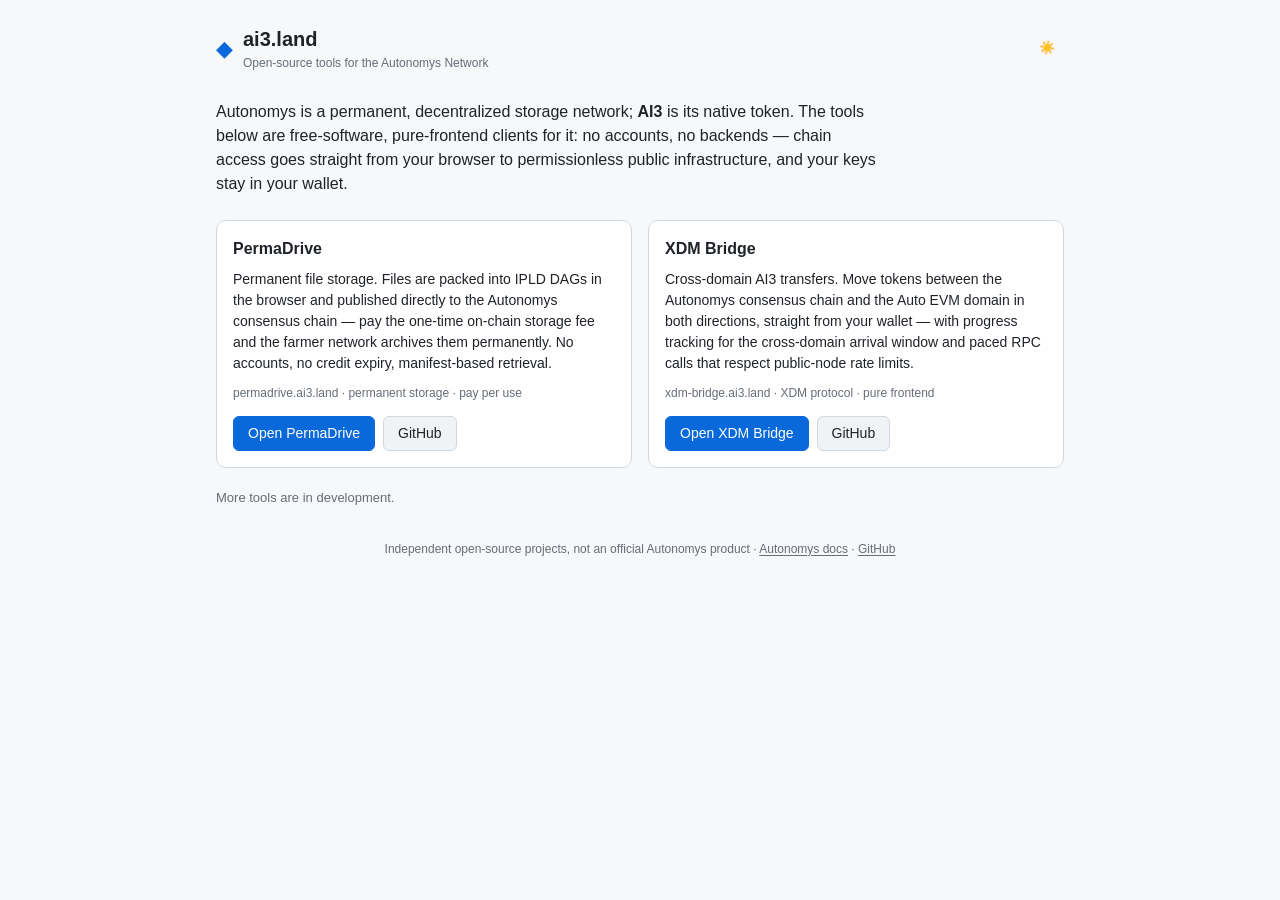
==== index.html @ 9b7d2a56 "ai3.land landing page — family portal for PermaDrive and XDM Bridge Static HTML+CSS, no build, no de" ====
<!doctype html>
<html lang="en">
  <head>
    <meta charset="UTF-8" />
    <meta name="viewport" content="width=device-width, initial-scale=1.0" />
    <meta name="color-scheme" content="dark light" />
    <title>ai3.land — open-source tools for the Autonomys Network</title>
    <meta
      name="description"
      content="PermaDrive (permanent on-chain file storage) and XDM Bridge (consensus ↔ Auto EVM transfers): pure-frontend, open-source tools for the Autonomys Network. No accounts, no backends — your keys stay in your wallet."
    />
    <meta property="og:title" content="ai3.land — open-source tools for the Autonomys Network" />
    <meta
      property="og:description"
      content="PermaDrive and XDM Bridge: pure-frontend, open-source tools for Autonomys. No accounts, no backends."
    />
    <meta property="og:url" content="https://ai3.land/" />
    <link rel="icon" type="image/svg+xml" href="./favicon.svg" />
    <link rel="stylesheet" href="./styles.css" />
    <script>
      // Apply the saved (or system) theme before first paint to avoid a flash.
      (function () {
        var t = localStorage.getItem('theme');
        if (t !== 'dark' && t !== 'light') {
          t = window.matchMedia('(prefers-color-scheme: light)').matches ? 'light' : 'dark';
        }
        document.documentElement.dataset.theme = t;
      })();
    </script>
  </head>
  <body>
    <div class="page">
      <header class="app-header">
        <div class="brand">
          <span class="brand-mark">◆</span>
          <div>
            <h1>ai3.land</h1>
            <p class="tagline">Open-source tools for the Autonomys Network</p>
          </div>
        </div>
        <button id="theme-toggle" class="btn ghost small" title="Toggle color scheme" aria-label="Toggle color scheme">🌙</button>
      </header>

      <main>
        <p class="intro">
          Autonomys is a permanent, decentralized storage network; <strong>AI3</strong> is its native token.
          The tools below are free-software, pure-frontend clients for it: no accounts, no backends —
          chain access goes straight from your browser to permissionless public infrastructure,
          and your keys stay in your wallet.
        </p>

        <div class="grid">
          <article class="card tool">
            <h2>PermaDrive</h2>
            <p class="tool-desc">
              Permanent file storage. Files are packed into IPLD DAGs in the browser and published directly
              to the Autonomys consensus chain — pay the one-time on-chain storage fee and the farmer network
              archives them permanently. No accounts, no credit expiry, manifest-based retrieval.
            </p>
            <p class="tool-meta muted">permadrive.ai3.land · permanent storage · pay per use</p>
            <div class="actions">
              <a class="btn primary" href="https://permadrive.ai3.land/">Open PermaDrive</a>
              <a class="btn" href="https://github.com/tgarm/permadrive" target="_blank" rel="noreferrer noopener">GitHub</a>
            </div>
          </article>

          <article class="card tool">
            <h2>XDM Bridge</h2>
            <p class="tool-desc">
              Cross-domain AI3 transfers. Move tokens between the Autonomys consensus chain and the Auto EVM
              domain in both directions, straight from your wallet — with progress tracking for the
              cross-domain arrival window and paced RPC calls that respect public-node rate limits.
            </p>
            <p class="tool-meta muted">xdm-bridge.ai3.land · XDM protocol · pure frontend</p>
            <div class="actions">
              <a class="btn primary" href="https://xdm-bridge.ai3.land/">Open XDM Bridge</a>
              <a class="btn" href="https://github.com/tgarm/ai3-xdm-bridge" target="_blank" rel="noreferrer noopener">GitHub</a>
            </div>
          </article>
        </div>

        <p class="muted more">More tools are in development.</p>
      </main>

      <footer class="app-footer muted">
        Independent open-source projects, not an official Autonomys product ·
        <a href="https://docs.autonomys.xyz/" target="_blank" rel="noreferrer noopener">Autonomys docs</a>
        ·
        <a href="https://github.com/tgarm" target="_blank" rel="noreferrer noopener">GitHub</a>
      </footer>
    </div>
    <script>
      (function () {
        var btn = document.getElementById('theme-toggle');
        function render() {
          btn.textContent = document.documentElement.dataset.theme === 'dark' ? '🌙' : '☀️';
        }
        btn.addEventListener('click', function () {
          var next = document.documentElement.dataset.theme === 'dark' ? 'light' : 'dark';
          document.documentElement.dataset.theme = next;
          localStorage.setItem('theme', next);
          render();
        });
        render();
      })();
    </script>
  </body>
</html>
---- styles.css ----
/*
 * ai3.land — dual-theme landing page.
 * Tokens shared across the tool family (dark = GitHub Dark, light = GitHub Light);
 * dark is the default, light applies via html[data-theme='light'].
 */
:root {
  --bg: #0e1116;
  --surface: #161b22;
  --surface-2: #1d232c;
  --border: #2b333e;
  --text: #e6edf3;
  --muted: #8b949e;
  --accent: #4f9cf7;
}
:root[data-theme='light'] {
  --bg: #f6f8fa;
  --surface: #ffffff;
  --surface-2: #f0f3f6;
  --border: #d0d7de;
  --text: #1f2328;
  --muted: #656d76;
  --accent: #0969da;
}

* {
  box-sizing: border-box;
}
body {
  margin: 0;
  background: var(--bg);
  color: var(--text);
  font: 14px/1.5 -apple-system, 'PingFang SC', 'Segoe UI', Roboto, sans-serif;
}
.page {
  max-width: 880px;
  margin: 0 auto;
  padding: 20px 16px 32px;
}
.muted {
  color: var(--muted);
}

.app-header {
  display: flex;
  align-items: center;
  justify-content: space-between;
  gap: 12px;
  padding: 4px 0 20px;
}
.brand {
  display: flex;
  align-items: center;
  gap: 10px;
}
.brand-mark {
  color: var(--accent);
  font-size: 22px;
}
.brand h1 {
  margin: 0;
  font-size: 20px;
}
.tagline {
  margin: 0;
  font-size: 12px;
  color: var(--muted);
}

.intro {
  font-size: 16px;
  max-width: 660px;
  margin: 8px 0 24px;
}

.grid {
  display: grid;
  grid-template-columns: repeat(auto-fit, minmax(320px, 1fr));
  gap: 16px;
}
.card {
  background: var(--surface);
  border: 1px solid var(--border);
  border-radius: 10px;
  padding: 16px;
}
.card h2 {
  margin: 0 0 8px;
  font-size: 16px;
}
.tool-desc {
  margin: 0 0 10px;
}
.tool-meta {
  margin: 0 0 14px;
  font-size: 12px;
}
.actions {
  display: flex;
  gap: 8px;
  flex-wrap: wrap;
}

.btn {
  display: inline-block;
  padding: 6px 14px;
  border-radius: 6px;
  border: 1px solid var(--border);
  background: var(--surface-2);
  color: var(--text);
  font-size: 14px;
  font-family: inherit;
  line-height: 1.5;
  cursor: pointer;
  text-align: center;
  text-decoration: none;
}
.btn:hover {
  border-color: var(--muted);
  text-decoration: none;
}
.btn.primary {
  background: var(--accent);
  border-color: var(--accent);
  color: #fff;
}
.btn.primary:hover {
  opacity: 0.92;
}
.btn.ghost {
  background: transparent;
  border-color: transparent;
  color: var(--muted);
}
.btn.ghost:hover {
  color: var(--text);
}
.btn.small {
  padding: 4px 8px;
  font-size: 13px;
}

.more {
  margin: 20px 0 0;
  font-size: 13px;
}
.app-footer {
  margin-top: 32px;
  font-size: 12px;
  text-align: center;
}
.app-footer a {
  color: inherit;
  text-decoration: underline;
  text-underline-offset: 2px;
}
.app-footer a:hover {
  color: var(--text);
}
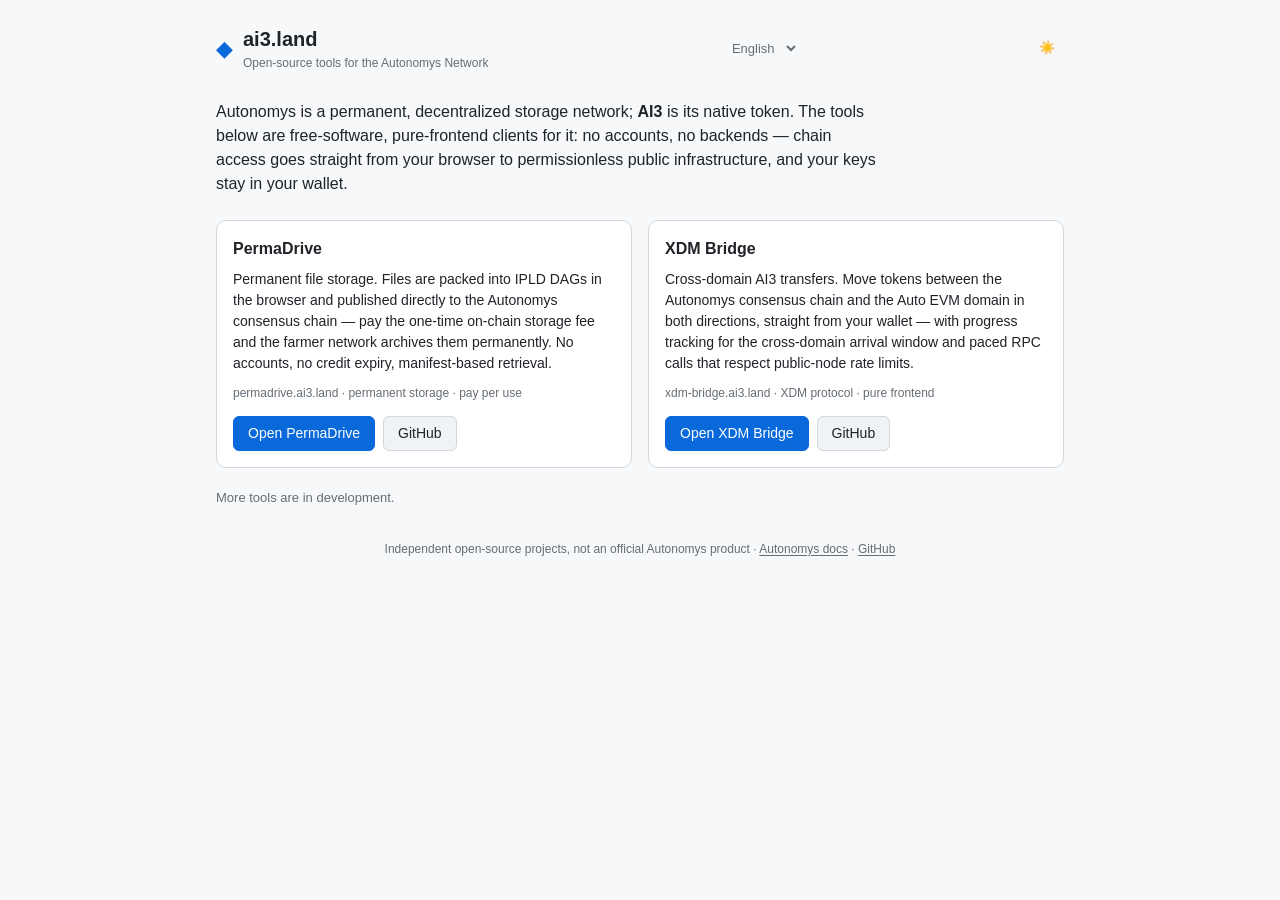
==== commit f96abf5d: "add en/zh i18n — saved locale, browser language, English fallback Zero-build inline dictionary drive" ====
--- a/index.html
+++ b/index.html
@@ -35,14 +35,18 @@
           <span class="brand-mark">◆</span>
           <div>
             <h1>ai3.land</h1>
-            <p class="tagline">Open-source tools for the Autonomys Network</p>
+            <p class="tagline" data-i18n="tagline">Open-source tools for the Autonomys Network</p>
           </div>
         </div>
+        <select id="lang-select" class="btn ghost small lang-select" aria-label="Language">
+          <option value="en">English</option>
+          <option value="zh">中文</option>
+        </select>
         <button id="theme-toggle" class="btn ghost small" title="Toggle color scheme" aria-label="Toggle color scheme">🌙</button>
       </header>
 
       <main>
-        <p class="intro">
+        <p class="intro" data-i18n="intro">
           Autonomys is a permanent, decentralized storage network; <strong>AI3</strong> is its native token.
           The tools below are free-software, pure-frontend clients for it: no accounts, no backends —
           chain access goes straight from your browser to permissionless public infrastructure,
@@ -52,43 +56,141 @@
         <div class="grid">
           <article class="card tool">
             <h2>PermaDrive</h2>
-            <p class="tool-desc">
+            <p class="tool-desc" data-i18n="pdDesc">
               Permanent file storage. Files are packed into IPLD DAGs in the browser and published directly
               to the Autonomys consensus chain — pay the one-time on-chain storage fee and the farmer network
               archives them permanently. No accounts, no credit expiry, manifest-based retrieval.
             </p>
-            <p class="tool-meta muted">permadrive.ai3.land · permanent storage · pay per use</p>
+            <p class="tool-meta muted" data-i18n="pdMeta">permadrive.ai3.land · permanent storage · pay per use</p>
             <div class="actions">
-              <a class="btn primary" href="https://permadrive.ai3.land/">Open PermaDrive</a>
+              <a class="btn primary" href="https://permadrive.ai3.land/" data-i18n="pdOpen">Open PermaDrive</a>
               <a class="btn" href="https://github.com/tgarm/permadrive" target="_blank" rel="noreferrer noopener">GitHub</a>
             </div>
           </article>
 
           <article class="card tool">
             <h2>XDM Bridge</h2>
-            <p class="tool-desc">
+            <p class="tool-desc" data-i18n="xdmDesc">
               Cross-domain AI3 transfers. Move tokens between the Autonomys consensus chain and the Auto EVM
               domain in both directions, straight from your wallet — with progress tracking for the
               cross-domain arrival window and paced RPC calls that respect public-node rate limits.
             </p>
-            <p class="tool-meta muted">xdm-bridge.ai3.land · XDM protocol · pure frontend</p>
+            <p class="tool-meta muted" data-i18n="xdmMeta">xdm-bridge.ai3.land · XDM protocol · pure frontend</p>
             <div class="actions">
-              <a class="btn primary" href="https://xdm-bridge.ai3.land/">Open XDM Bridge</a>
+              <a class="btn primary" href="https://xdm-bridge.ai3.land/" data-i18n="xdmOpen">Open XDM Bridge</a>
               <a class="btn" href="https://github.com/tgarm/ai3-xdm-bridge" target="_blank" rel="noreferrer noopener">GitHub</a>
             </div>
           </article>
         </div>
 
-        <p class="muted more">More tools are in development.</p>
+        <p class="muted more" data-i18n="more">More tools are in development.</p>
       </main>
 
       <footer class="app-footer muted">
-        Independent open-source projects, not an official Autonomys product ·
+        <span data-i18n="footer">Independent open-source projects, not an official Autonomys product ·</span>
         <a href="https://docs.autonomys.xyz/" target="_blank" rel="noreferrer noopener">Autonomys docs</a>
         ·
         <a href="https://github.com/tgarm" target="_blank" rel="noreferrer noopener">GitHub</a>
       </footer>
     </div>
+    <script>
+      // i18n (same locale rules as the family's React apps): saved value →
+      // browser language → 'en'. Zero-build: an inline dictionary drives all
+      // [data-i18n] elements; <html lang>, <title> and meta descriptions follow.
+      (function () {
+        var META = {
+          en: {
+            title: 'ai3.land — open-source tools for the Autonomys Network',
+            desc: 'PermaDrive (permanent on-chain file storage) and XDM Bridge (consensus ↔ Auto EVM transfers): pure-frontend, open-source tools for the Autonomys Network. No accounts, no backends — your keys stay in your wallet.',
+            ogTitle: 'ai3.land — open-source tools for the Autonomys Network',
+            ogDesc: 'PermaDrive and XDM Bridge: pure-frontend, open-source tools for Autonomys. No accounts, no backends.',
+          },
+          zh: {
+            title: 'ai3.land — Autonomys 网络的开源工具',
+            desc: 'PermaDrive（链上永久文件存储）与 XDM Bridge（共识链 ↔ Auto EVM 转账）：Autonomys 网络的纯前端开源工具。无账户、无后端 —— 私钥始终在你的钱包里。',
+            ogTitle: 'ai3.land — Autonomys 网络的开源工具',
+            ogDesc: 'PermaDrive 与 XDM Bridge：Autonomys 的纯前端开源工具。无账户、无后端。',
+          },
+        };
+        var STR = {
+          en: {
+            tagline: 'Open-source tools for the Autonomys Network',
+            intro: 'Autonomys is a permanent, decentralized storage network; <strong>AI3</strong> is its native token. The tools below are free-software, pure-frontend clients for it: no accounts, no backends — chain access goes straight from your browser to permissionless public infrastructure, and your keys stay in your wallet.',
+            pdDesc: 'Permanent file storage. Files are packed into IPLD DAGs in the browser and published directly to the Autonomys consensus chain — pay the one-time on-chain storage fee and the farmer network archives them permanently. No accounts, no credit expiry, manifest-based retrieval.',
+            pdMeta: 'permadrive.ai3.land · permanent storage · pay per use',
+            pdOpen: 'Open PermaDrive',
+            xdmDesc: 'Cross-domain AI3 transfers. Move tokens between the Autonomys consensus chain and the Auto EVM domain in both directions, straight from your wallet — with progress tracking for the cross-domain arrival window and paced RPC calls that respect public-node rate limits.',
+            xdmMeta: 'xdm-bridge.ai3.land · XDM protocol · pure frontend',
+            xdmOpen: 'Open XDM Bridge',
+            more: 'More tools are in development.',
+            footer: 'Independent open-source projects, not an official Autonomys product ·',
+            themeTitle: 'Toggle color scheme',
+          },
+          zh: {
+            tagline: 'Autonomys 网络的开源工具',
+            intro: 'Autonomys 是永久性去中心化存储网络，<strong>AI3</strong> 是其原生代币。下列工具是它的自由软件、纯前端客户端：无账户、无后端 —— 链上访问由浏览器直连无许可的公共基础设施，私钥始终留在你的钱包里。',
+            pdDesc: '永久文件存储。文件在浏览器内打包成 IPLD DAG，直接发布到 Autonomys 共识链 —— 支付一次性链上存储费，farmer 网络即永久归档。无账户、无额度过期，凭 manifest 取回。',
+            pdMeta: 'permadrive.ai3.land · 永久存储 · 按次付费',
+            pdOpen: '打开 PermaDrive',
+            xdmDesc: '跨域 AI3 转账。在 Autonomys 共识链与 Auto EVM 域之间双向转移代币，全程由你的钱包直接签名 —— 带跨域到账窗口的进度跟踪，RPC 请求节流以尊重公共节点限流。',
+            xdmMeta: 'xdm-bridge.ai3.land · XDM 协议 · 纯前端',
+            xdmOpen: '打开 XDM Bridge',
+            more: '更多工具开发中。',
+            footer: '独立开源项目，非 Autonomys 官方产品 ·',
+            themeTitle: '切换配色方案',
+          },
+        };
+        var LOCALES = ['en', 'zh'];
+
+        function detect() {
+          try {
+            var saved = localStorage.getItem('locale');
+            if (saved && LOCALES.indexOf(saved) !== -1) return saved;
+          } catch (e) {}
+          var candidates = [navigator.language].concat(navigator.languages || []);
+          for (var i = 0; i < candidates.length; i++) {
+            var base = candidates[i] && candidates[i].split('-')[0];
+            if (base && LOCALES.indexOf(base) !== -1) return base;
+          }
+          return 'en';
+        }
+
+        var lang = detect();
+        var select = document.getElementById('lang-select');
+        var themeBtn = document.getElementById('theme-toggle');
+
+        function apply() {
+          document.documentElement.lang = lang === 'zh' ? 'zh-CN' : 'en';
+          var m = META[lang];
+          document.title = m.title;
+          var metaDesc = document.querySelector('meta[name="description"]');
+          if (metaDesc) metaDesc.setAttribute('content', m.desc);
+          var ogTitle = document.querySelector('meta[property="og:title"]');
+          if (ogTitle) ogTitle.setAttribute('content', m.ogTitle);
+          var ogDesc = document.querySelector('meta[property="og:description"]');
+          if (ogDesc) ogDesc.setAttribute('content', m.ogDesc);
+          var dict = STR[lang];
+          var els = document.querySelectorAll('[data-i18n]');
+          for (var i = 0; i < els.length; i++) {
+            var v = dict[els[i].getAttribute('data-i18n')];
+            if (v != null) els[i].innerHTML = v; // trusted static strings from this file
+          }
+          themeBtn.title = dict.themeTitle;
+          themeBtn.setAttribute('aria-label', dict.themeTitle);
+          select.value = lang;
+        }
+
+        select.addEventListener('change', function () {
+          lang = select.value;
+          try {
+            localStorage.setItem('locale', lang);
+          } catch (e) {}
+          apply();
+        });
+
+        apply();
+      })();
+    </script>
     <script>
       (function () {
         var btn = document.getElementById('theme-toggle');
--- a/styles.css
+++ b/styles.css
@@ -139,6 +139,13 @@
   font-size: 13px;
 }
 
+/* Language select sits next to the theme toggle in the header */
+.lang-select {
+  flex-shrink: 0;
+  width: auto;
+  cursor: pointer;
+}
+
 .more {
   margin: 20px 0 0;
   font-size: 13px;
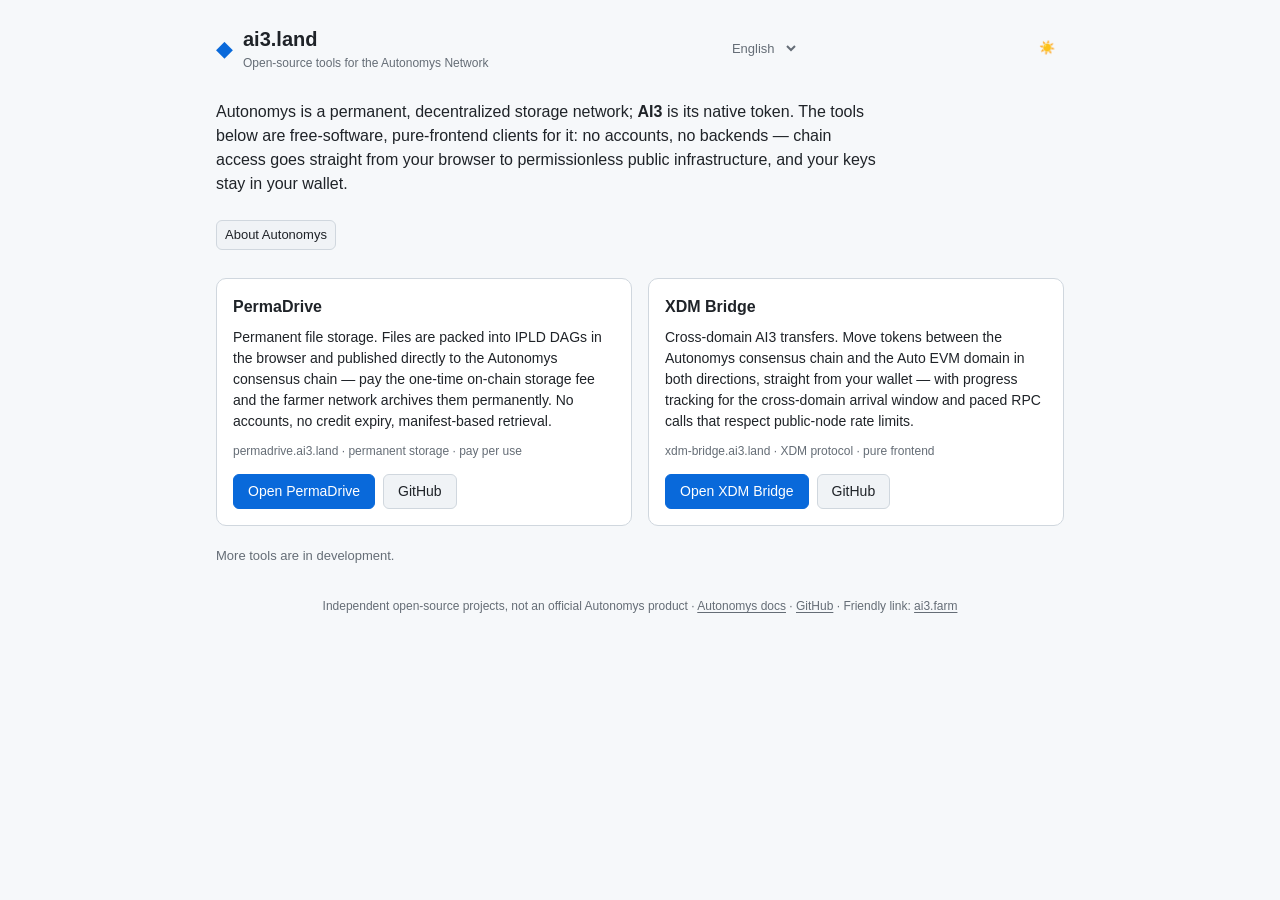
==== commit 213d5409: "feat: add an About Autonomys page behind a homepage button The homepage stays a service index: it me" ====
--- a/index.html
+++ b/index.html
@@ -53,6 +53,11 @@
           and your keys stay in your wallet.
         </p>
 
+        <!-- The full network primer lives on about.html; the homepage stays a service index. -->
+        <p class="net-cta">
+          <a class="btn small" href="./about.html" data-i18n="aboutCta">About Autonomys</a>
+        </p>
+
         <div class="grid">
           <article class="card tool">
             <h2>PermaDrive</h2>
@@ -91,6 +96,10 @@
         <a href="https://docs.autonomys.xyz/" target="_blank" rel="noreferrer noopener">Autonomys docs</a>
         ·
         <a href="https://github.com/tgarm" target="_blank" rel="noreferrer noopener">GitHub</a>
+        <!-- Friendly link, reciprocal: ai3.farm's community-tools directory lists our XDM Bridge (2026-11). -->
+        ·
+        <span data-i18n="friendLink">Friendly link:</span>
+        <a href="https://ai3.farm/" target="_blank" rel="noreferrer noopener">ai3.farm</a>
       </footer>
     </div>
     <script>
@@ -116,6 +125,7 @@
           en: {
             tagline: 'Open-source tools for the Autonomys Network',
             intro: 'Autonomys is a permanent, decentralized storage network; <strong>AI3</strong> is its native token. The tools below are free-software, pure-frontend clients for it: no accounts, no backends — chain access goes straight from your browser to permissionless public infrastructure, and your keys stay in your wallet.',
+            aboutCta: 'About Autonomys',
             pdDesc: 'Permanent file storage. Files are packed into IPLD DAGs in the browser and published directly to the Autonomys consensus chain — pay the one-time on-chain storage fee and the farmer network archives them permanently. No accounts, no credit expiry, manifest-based retrieval.',
             pdMeta: 'permadrive.ai3.land · permanent storage · pay per use',
             pdOpen: 'Open PermaDrive',
@@ -124,11 +134,13 @@
             xdmOpen: 'Open XDM Bridge',
             more: 'More tools are in development.',
             footer: 'Independent open-source projects, not an official Autonomys product ·',
+            friendLink: 'Friendly link:',
             themeTitle: 'Toggle color scheme',
           },
           zh: {
             tagline: 'Autonomys 网络的开源工具',
             intro: 'Autonomys 是永久性去中心化存储网络，<strong>AI3</strong> 是其原生代币。下列工具是它的自由软件、纯前端客户端：无账户、无后端 —— 链上访问由浏览器直连无许可的公共基础设施，私钥始终留在你的钱包里。',
+            aboutCta: '关于 Autonomys',
             pdDesc: '永久文件存储。文件在浏览器内打包成 IPLD DAG，直接发布到 Autonomys 共识链 —— 支付一次性链上存储费，farmer 网络即永久归档。无账户、无额度过期，凭 manifest 取回。',
             pdMeta: 'permadrive.ai3.land · 永久存储 · 按次付费',
             pdOpen: '打开 PermaDrive',
@@ -137,6 +149,7 @@
             xdmOpen: '打开 XDM Bridge',
             more: '更多工具开发中。',
             footer: '独立开源项目，非 Autonomys 官方产品 ·',
+            friendLink: '友情链接：',
             themeTitle: '切换配色方案',
           },
         };
--- a/styles.css
+++ b/styles.css
@@ -2,8 +2,11 @@
  * ai3.land — dual-theme landing page.
  * Tokens shared across the tool family (dark = GitHub Dark, light = GitHub Light);
  * dark is the default, light applies via html[data-theme='light'].
+ * Keep this block identical (names + values) across the family stylesheets:
+ * ai3.land, PermaDrive (frontend/src/styles.css), ai3-xdm-bridge (src/styles.css).
  */
 :root {
+  color-scheme: dark;
   --bg: #0e1116;
   --surface: #161b22;
   --surface-2: #1d232c;
@@ -11,8 +14,17 @@
   --text: #e6edf3;
   --muted: #8b949e;
   --accent: #4f9cf7;
+  --ok: #3fb950;
+  --warn: #d29922;
+  --danger: #f85149;
+  /* Chain identity colors: consensus chain = teal (storage side),
+     EVM domain = purple (payments/gas side). */
+  --chain-consensus: #2dd4bf;
+  --chain-evm: #a78bfa;
+  font-family: -apple-system, 'PingFang SC', 'Segoe UI', Roboto, sans-serif;
 }
 :root[data-theme='light'] {
+  color-scheme: light;
   --bg: #f6f8fa;
   --surface: #ffffff;
   --surface-2: #f0f3f6;
@@ -20,6 +32,11 @@
   --text: #1f2328;
   --muted: #656d76;
   --accent: #0969da;
+  --ok: #1a7f37;
+  --warn: #9a6700;
+  --danger: #cf222e;
+  --chain-consensus: #0f766e;
+  --chain-evm: #6d28d9;
 }
 
 * {
@@ -72,6 +89,44 @@
   margin: 8px 0 24px;
 }
 
+/* Network primer (about.html) + its homepage entry button */
+.net-cta {
+  margin: 0 0 28px;
+}
+.net > h2 {
+  margin: 0 0 8px;
+  font-size: 16px;
+}
+.net.gs {
+  margin-top: 28px;
+}
+.brand-link {
+  color: inherit;
+  text-decoration: none;
+}
+.brand-link:hover {
+  color: var(--accent);
+}
+.fact h3 {
+  margin: 0 0 6px;
+  font-size: 14px;
+}
+.fact p {
+  margin: 0;
+}
+.net-links {
+  margin: 14px 0 28px;
+  font-size: 13px;
+}
+.net-links a {
+  color: inherit;
+  text-decoration: underline;
+  text-underline-offset: 2px;
+}
+.net-links a:hover {
+  color: var(--text);
+}
+
 .grid {
   display: grid;
   grid-template-columns: repeat(auto-fit, minmax(320px, 1fr));
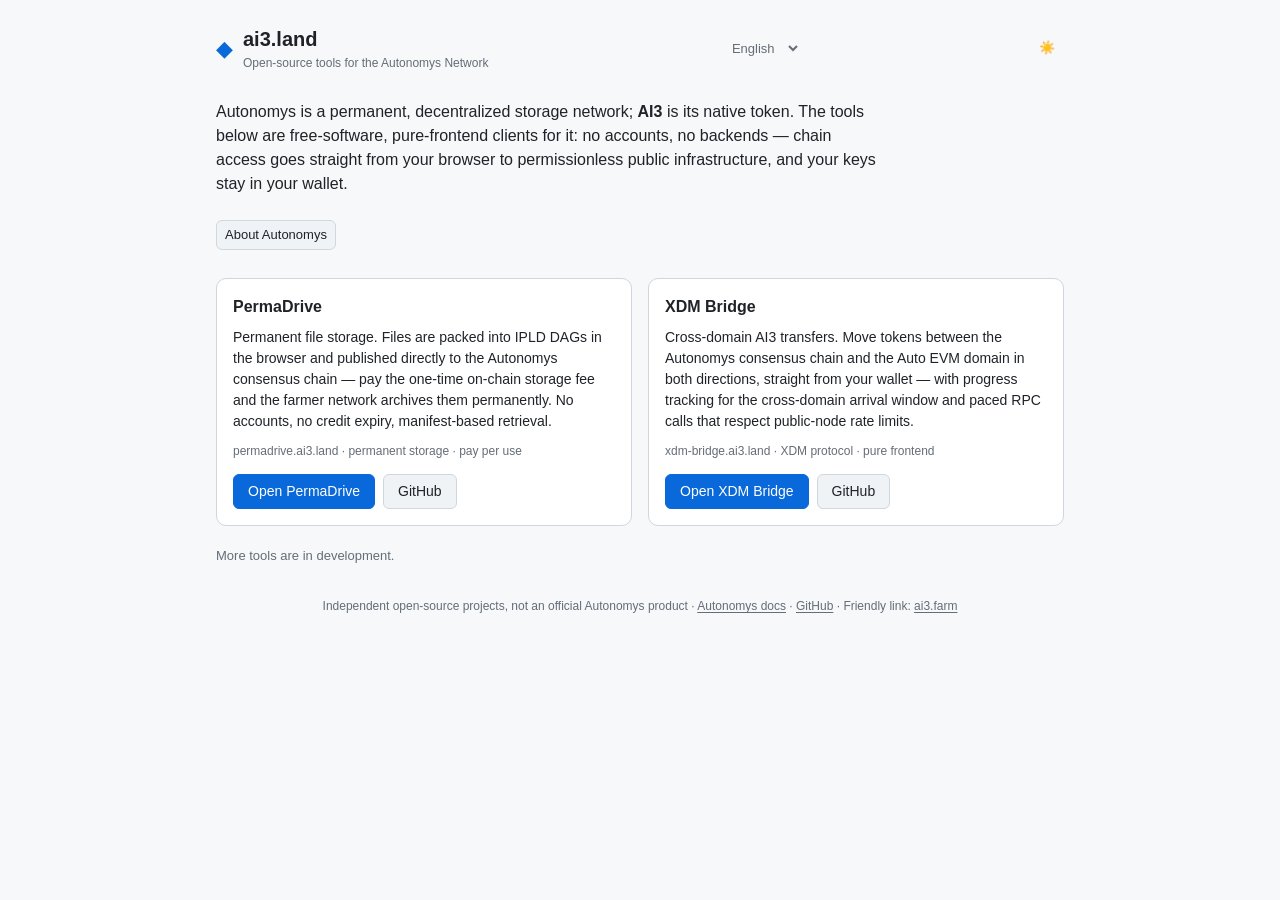
==== commit b12509d7: "feat: add German and Spanish, matching the family language set PermaDrive ships en/zh plus a de/es s" ====
--- a/index.html
+++ b/index.html
@@ -41,6 +41,8 @@
         <select id="lang-select" class="btn ghost small lang-select" aria-label="Language">
           <option value="en">English</option>
           <option value="zh">中文</option>
+          <option value="de">Deutsch</option>
+          <option value="es">Español</option>
         </select>
         <button id="theme-toggle" class="btn ghost small" title="Toggle color scheme" aria-label="Toggle color scheme">🌙</button>
       </header>
@@ -120,6 +122,18 @@
             ogTitle: 'ai3.land — Autonomys 网络的开源工具',
             ogDesc: 'PermaDrive 与 XDM Bridge：Autonomys 的纯前端开源工具。无账户、无后端。',
           },
+          de: {
+            title: 'ai3.land — Open-Source-Werkzeuge für das Autonomys-Netzwerk',
+            desc: 'PermaDrive (permanente On-chain-Dateispeicherung) und XDM Bridge (Consensus ↔ Auto-EVM-Übertragungen): reine Frontend-Open-Source-Werkzeuge für das Autonomys-Netzwerk. Keine Konten, keine Backends — Ihre Schlüssel bleiben in Ihrer Wallet.',
+            ogTitle: 'ai3.land — Open-Source-Werkzeuge für das Autonomys-Netzwerk',
+            ogDesc: 'PermaDrive und XDM Bridge: reine Frontend-Open-Source-Werkzeuge für Autonomys. Keine Konten, keine Backends.',
+          },
+          es: {
+            title: 'ai3.land — Herramientas de código abierto para la red Autonomys',
+            desc: 'PermaDrive (almacenamiento permanente de archivos on-chain) y XDM Bridge (transferencias consensus ↔ Auto EVM): herramientas de código abierto y frontend puro para la red Autonomys. Sin cuentas, sin backends — sus claves se quedan en su cartera.',
+            ogTitle: 'ai3.land — Herramientas de código abierto para la red Autonomys',
+            ogDesc: 'PermaDrive y XDM Bridge: herramientas de código abierto y frontend puro para Autonomys. Sin cuentas, sin backends.',
+          },
         };
         var STR = {
           en: {
@@ -152,8 +166,38 @@
             friendLink: '友情链接：',
             themeTitle: '切换配色方案',
           },
+          de: {
+            tagline: 'Open-Source-Werkzeuge für das Autonomys-Netzwerk',
+            intro: 'Autonomys ist ein permanentes, dezentrales Speichernetzwerk; <strong>AI3</strong> ist sein nativer Token. Die folgenden Werkzeuge sind freie Software und reine Frontend-Clients dafür: keine Konten, keine Backends — der Kettenzugang läuft direkt aus Ihrem Browser zu erlaubnisfreier öffentlicher Infrastruktur, und Ihre Schlüssel bleiben in Ihrer Wallet.',
+            aboutCta: 'Über Autonomys',
+            pdDesc: 'Permanente Dateispeicherung. Dateien werden im Browser zu IPLD-DAGs verpackt und direkt an die Autonomys-Consensus-Kette veröffentlicht — einmal die On-chain-Speichergebühr zahlen, und das Farmer-Netzwerk archiviert sie dauerhaft. Keine Konten, kein Ablauf von Guthaben, Abruf per Manifest.',
+            pdMeta: 'permadrive.ai3.land · permanente Speicherung · Zahlung pro Nutzung',
+            pdOpen: 'PermaDrive öffnen',
+            xdmDesc: 'Domänenübergreifende AI3-Übertragungen. Bewegen Sie Token in beide Richtungen zwischen der Autonomys-Consensus-Kette und der Auto-EVM-Domäne, direkt aus Ihrer Wallet — mit Fortschrittsverfolgung für das Ankunftsfenster und gedrosselten RPC-Aufrufen, die die Limits öffentlicher Knoten respektieren.',
+            xdmMeta: 'xdm-bridge.ai3.land · XDM-Protokoll · reines Frontend',
+            xdmOpen: 'XDM Bridge öffnen',
+            more: 'Weitere Werkzeuge in Entwicklung.',
+            footer: 'Unabhängige Open-Source-Projekte, kein offizielles Autonomys-Produkt ·',
+            friendLink: 'Partnerseite:',
+            themeTitle: 'Farbschema wechseln',
+          },
+          es: {
+            tagline: 'Herramientas de código abierto para la red Autonomys',
+            intro: 'Autonomys es una red de almacenamiento permanente y descentralizada; <strong>AI3</strong> es su token nativo. Las siguientes herramientas son clientes de software libre y de frontend puro: sin cuentas, sin backends — el acceso a la cadena va directamente desde su navegador a infraestructura pública sin permisos, y sus claves se quedan en su cartera.',
+            aboutCta: 'Sobre Autonomys',
+            pdDesc: 'Almacenamiento permanente de archivos. Los archivos se empaquetan en DAGs IPLD en el navegador y se publican directamente en la cadena de consenso de Autonomys — pague la tarifa única de almacenamiento on-chain y la red de farmers los archiva para siempre. Sin cuentas, sin caducidad de créditos, recuperación por manifest.',
+            pdMeta: 'permadrive.ai3.land · almacenamiento permanente · pago por uso',
+            pdOpen: 'Abrir PermaDrive',
+            xdmDesc: 'Transferencias interdominio de AI3. Mueva tokens en ambas direcciones entre la cadena de consenso de Autonomys y el dominio Auto EVM, directamente desde su cartera — con seguimiento del progreso de la ventana de llegada interdominio y llamadas RPC espaciadas que respetan los límites de los nodos públicos.',
+            xdmMeta: 'xdm-bridge.ai3.land · protocolo XDM · frontend puro',
+            xdmOpen: 'Abrir XDM Bridge',
+            more: 'Más herramientas en desarrollo.',
+            footer: 'Proyectos de código abierto independientes, no son un producto oficial de Autonomys ·',
+            friendLink: 'Web amiga:',
+            themeTitle: 'Cambiar esquema de colores',
+          },
         };
-        var LOCALES = ['en', 'zh'];
+        var LOCALES = ['en', 'zh', 'de', 'es'];
 
         function detect() {
           try {
@@ -173,7 +217,7 @@
         var themeBtn = document.getElementById('theme-toggle');
 
         function apply() {
-          document.documentElement.lang = lang === 'zh' ? 'zh-CN' : 'en';
+          document.documentElement.lang = { en: 'en', zh: 'zh-CN', de: 'de', es: 'es' }[lang];
           var m = META[lang];
           document.title = m.title;
           var metaDesc = document.querySelector('meta[name="description"]');
--- a/styles.css
+++ b/styles.css
@@ -107,6 +107,18 @@
 .brand-link:hover {
   color: var(--accent);
 }
+.back-link {
+  margin: 0 0 16px;
+  font-size: 13px;
+}
+.back-link a {
+  color: inherit;
+  text-decoration: underline;
+  text-underline-offset: 2px;
+}
+.back-link a:hover {
+  color: var(--text);
+}
 .fact h3 {
   margin: 0 0 6px;
   font-size: 14px;
